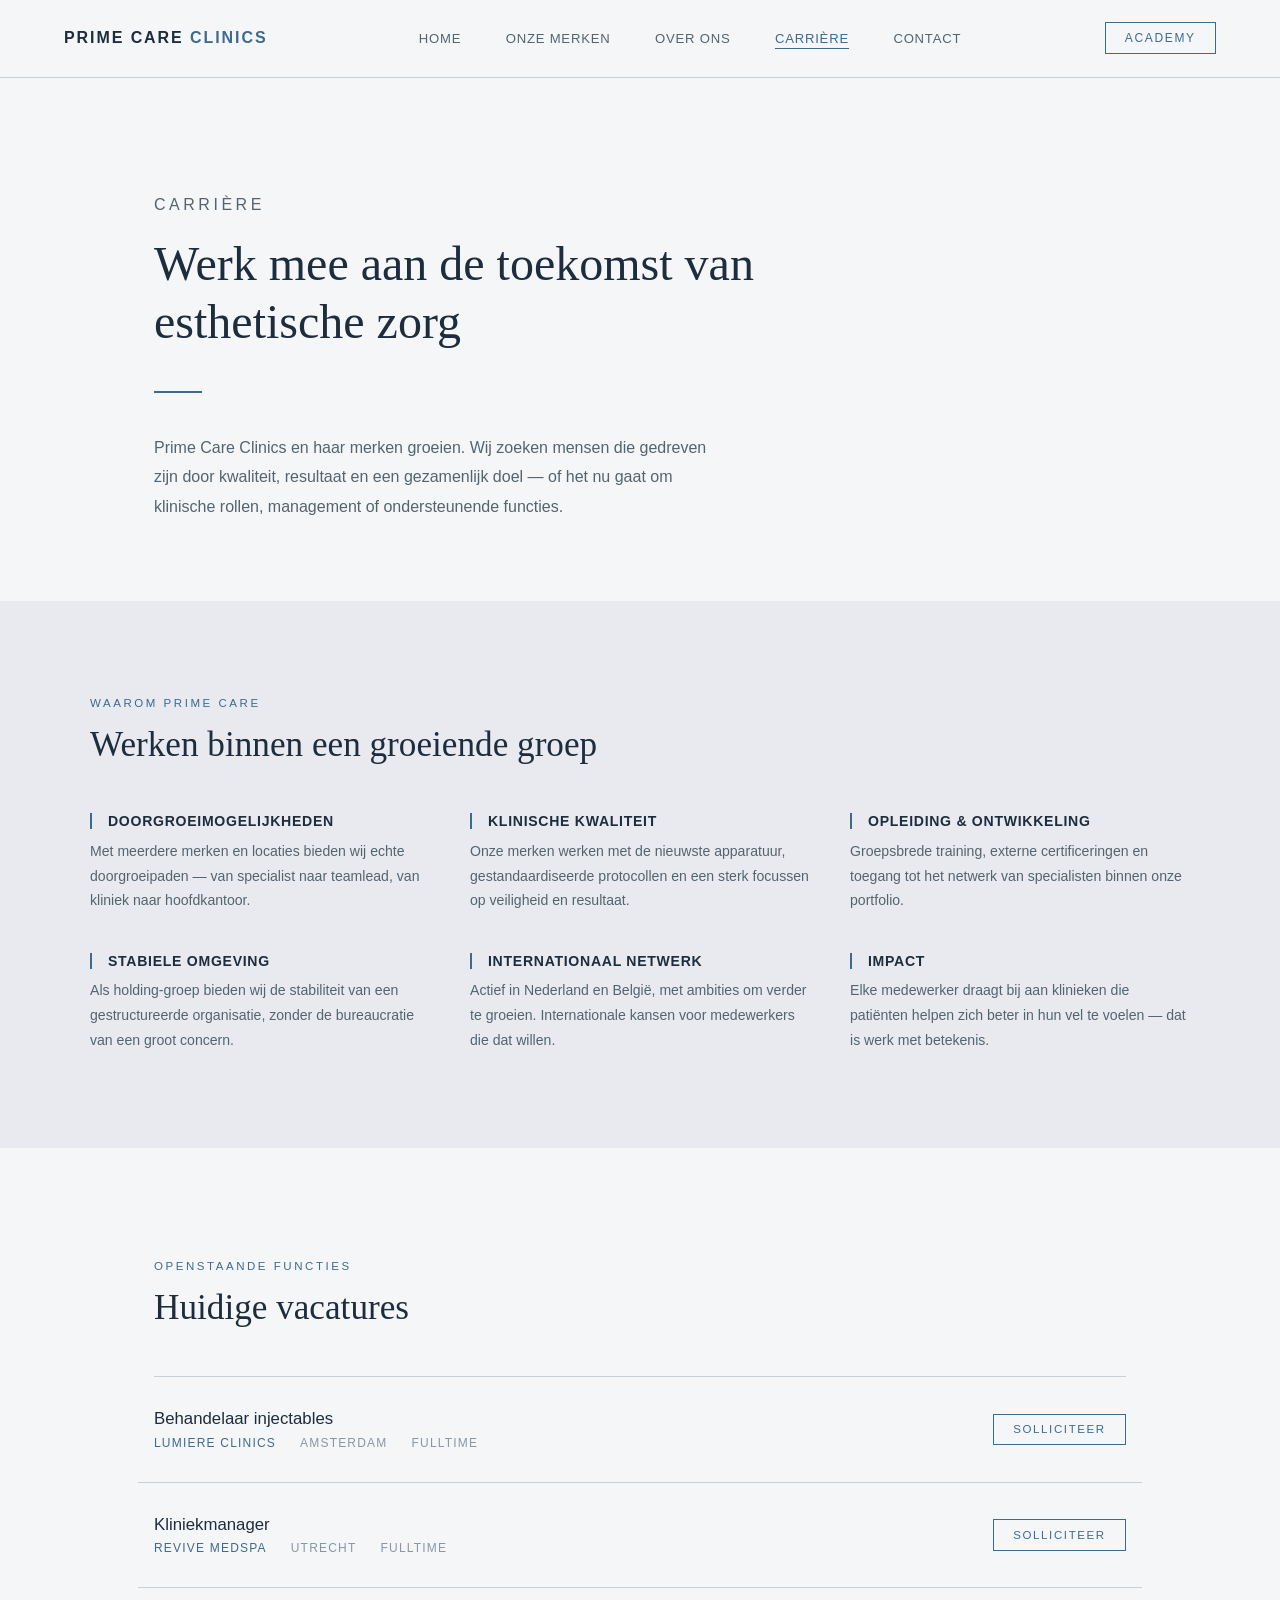
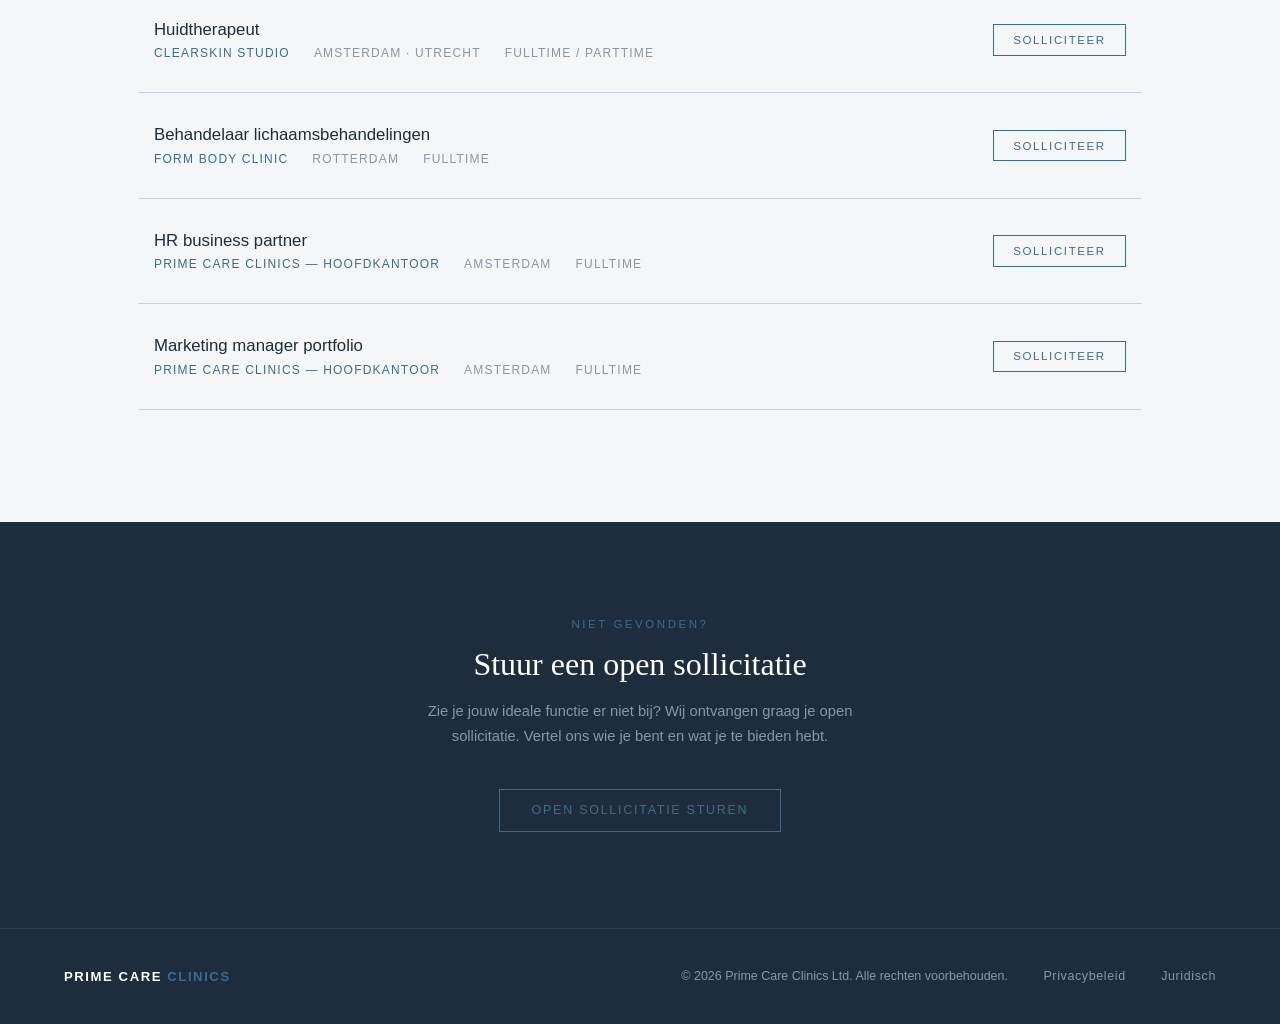
==== carriere.html @ 6ae85731 "feat: add Academy button to navigation on all pages Outlined button in house style (gold border/text" ====
<!DOCTYPE html>
<html lang="nl">
<head>
  <meta charset="UTF-8" />
  <meta name="viewport" content="width=device-width, initial-scale=1.0" />
  <title>Carrière — Prime Care Clinics</title>
  <link rel="stylesheet" href="prime.css" />
  <style>
    /* Page-specific */
    .why {
      background-color: var(--clr-bg-warm);
      padding: 6rem clamp(1.5rem, 5vw, 5rem);
    }

    .why-inner {
      max-width: 1100px;
      margin: 0 auto;
    }

    .why-inner h2 {
      font-size: 2.2rem;
      font-family: 'Georgia', serif;
      font-weight: 400;
      color: var(--clr-text);
      margin-bottom: 3rem;
    }

    .why-grid {
      display: grid;
      grid-template-columns: repeat(3, 1fr);
      gap: 2.5rem;
    }

    .why-item h4 {
      font-size: 0.88rem;
      font-weight: 600;
      letter-spacing: 0.05em;
      text-transform: uppercase;
      color: var(--clr-text);
      margin-bottom: 0.6rem;
      border-left: 2px solid var(--clr-gold);
      padding-left: 1rem;
    }

    .why-item p {
      font-size: 0.88rem;
      color: var(--clr-muted);
      line-height: 1.75;
    }

    .vacatures {
      padding: 7rem clamp(1.5rem, 5vw, 5rem);
      max-width: 1100px;
      margin: 0 auto;
    }

    .vacatures h2 {
      font-size: 2.2rem;
      font-family: 'Georgia', serif;
      font-weight: 400;
      color: var(--clr-text);
      margin-bottom: 3rem;
    }

    .vacature-list {
      border-top: 1px solid var(--clr-border);
    }

    .vacature-info h3 {
      font-size: 1.05rem;
      font-weight: 500;
      color: var(--clr-text);
      margin-bottom: 0.4rem;
    }

    .vacature-meta {
      display: flex;
      gap: 1.5rem;
      flex-wrap: wrap;
    }

    .vacature-meta span {
      font-size: 0.75rem;
      letter-spacing: 0.1em;
      text-transform: uppercase;
      color: var(--clr-faint);
    }

    .vacature-meta .brand {
      color: var(--clr-gold);
    }

    .open-sollicitatie {
      background-color: var(--clr-dark);
      padding: 6rem clamp(1.5rem, 5vw, 5rem);
      text-align: center;
    }

    .open-sollicitatie h2 {
      font-size: 2rem;
      font-family: 'Georgia', serif;
      font-weight: 400;
      color: #fff;
      margin-bottom: 1rem;
    }

    .open-sollicitatie p.sub {
      font-size: 0.92rem;
      color: var(--clr-faint);
      max-width: 480px;
      margin: 0 auto 2.5rem;
      line-height: 1.7;
    }

    @media (max-width: 768px) {
      .why { padding: 4rem 1.5rem; }
      .why-grid { grid-template-columns: 1fr; gap: 2rem; }
      .vacatures { padding: 4rem 1.5rem; }
      .open-sollicitatie { padding: 4rem 1.5rem; }
    }
  </style>
</head>
<body>

  <nav>
    <a href="index.html" class="logo">Prime Care <span>Clinics</span></a>
    <div class="nav-links">
      <a href="index.html">Home</a>
      <a href="merken.html">Onze merken</a>
      <a href="over-ons.html">Over ons</a>
      <a href="carriere.html" class="active">Carrière</a>
      <a href="contact.html">Contact</a>
    </div>
    <a href="#" class="nav-academy" target="_blank" rel="noopener">Academy</a>
  </nav>

  <div class="page-header">
    <p class="section-label reveal">Carrière</p>
    <h1 class="reveal-clip reveal-delay-1">Werk mee aan de toekomst van esthetische zorg</h1>
    <div class="hero-divider"></div>
    <p class="reveal reveal-delay-2">Prime Care Clinics en haar merken groeien. Wij zoeken mensen die gedreven zijn door kwaliteit, resultaat en een gezamenlijk doel — of het nu gaat om klinische rollen, management of ondersteunende functies.</p>
  </div>

  <section class="why">
    <div class="why-inner">
      <p class="section-label reveal">Waarom Prime Care</p>
      <h2 class="reveal reveal-delay-1">Werken binnen een groeiende groep</h2>
      <div class="why-grid">
        <div class="why-item reveal">
          <h4>Doorgroeimogelijkheden</h4>
          <p>Met meerdere merken en locaties bieden wij echte doorgroeipaden — van specialist naar teamlead, van kliniek naar hoofdkantoor.</p>
        </div>
        <div class="why-item reveal reveal-delay-1">
          <h4>Klinische kwaliteit</h4>
          <p>Onze merken werken met de nieuwste apparatuur, gestandaardiseerde protocollen en een sterk focussen op veiligheid en resultaat.</p>
        </div>
        <div class="why-item reveal reveal-delay-2">
          <h4>Opleiding &amp; Ontwikkeling</h4>
          <p>Groepsbrede training, externe certificeringen en toegang tot het netwerk van specialisten binnen onze portfolio.</p>
        </div>
        <div class="why-item reveal reveal-delay-3">
          <h4>Stabiele omgeving</h4>
          <p>Als holding-groep bieden wij de stabiliteit van een gestructureerde organisatie, zonder de bureaucratie van een groot concern.</p>
        </div>
        <div class="why-item reveal reveal-delay-4">
          <h4>Internationaal netwerk</h4>
          <p>Actief in Nederland en België, met ambities om verder te groeien. Internationale kansen voor medewerkers die dat willen.</p>
        </div>
        <div class="why-item reveal reveal-delay-5">
          <h4>Impact</h4>
          <p>Elke medewerker draagt bij aan klinieken die patiënten helpen zich beter in hun vel te voelen — dat is werk met betekenis.</p>
        </div>
      </div>
    </div>
  </section>

  <section class="vacatures">
    <p class="section-label reveal">Openstaande functies</p>
    <h2 class="reveal reveal-delay-1">Huidige vacatures</h2>
    <div class="vacature-list">

      <div class="vacature-item reveal">
        <div class="vacature-info">
          <h3>Behandelaar injectables</h3>
          <div class="vacature-meta">
            <span class="brand">Lumiere Clinics</span>
            <span>Amsterdam</span>
            <span>Fulltime</span>
          </div>
        </div>
        <a href="contact.html" class="vacature-apply">Solliciteer</a>
      </div>

      <div class="vacature-item reveal reveal-delay-1">
        <div class="vacature-info">
          <h3>Kliniekmanager</h3>
          <div class="vacature-meta">
            <span class="brand">Revive MedSpa</span>
            <span>Utrecht</span>
            <span>Fulltime</span>
          </div>
        </div>
        <a href="contact.html" class="vacature-apply">Solliciteer</a>
      </div>

      <div class="vacature-item reveal reveal-delay-2">
        <div class="vacature-info">
          <h3>Huidtherapeut</h3>
          <div class="vacature-meta">
            <span class="brand">ClearSkin Studio</span>
            <span>Amsterdam · Utrecht</span>
            <span>Fulltime / Parttime</span>
          </div>
        </div>
        <a href="contact.html" class="vacature-apply">Solliciteer</a>
      </div>

      <div class="vacature-item reveal reveal-delay-3">
        <div class="vacature-info">
          <h3>Behandelaar lichaamsbehandelingen</h3>
          <div class="vacature-meta">
            <span class="brand">Form Body Clinic</span>
            <span>Rotterdam</span>
            <span>Fulltime</span>
          </div>
        </div>
        <a href="contact.html" class="vacature-apply">Solliciteer</a>
      </div>

      <div class="vacature-item reveal reveal-delay-4">
        <div class="vacature-info">
          <h3>HR business partner</h3>
          <div class="vacature-meta">
            <span class="brand">Prime Care Clinics — Hoofdkantoor</span>
            <span>Amsterdam</span>
            <span>Fulltime</span>
          </div>
        </div>
        <a href="contact.html" class="vacature-apply">Solliciteer</a>
      </div>

      <div class="vacature-item reveal reveal-delay-5">
        <div class="vacature-info">
          <h3>Marketing manager portfolio</h3>
          <div class="vacature-meta">
            <span class="brand">Prime Care Clinics — Hoofdkantoor</span>
            <span>Amsterdam</span>
            <span>Fulltime</span>
          </div>
        </div>
        <a href="contact.html" class="vacature-apply">Solliciteer</a>
      </div>

    </div>
  </section>

  <div class="open-sollicitatie reveal">
    <p class="section-label">Niet gevonden?</p>
    <h2>Stuur een open sollicitatie</h2>
    <p class="sub">Zie je jouw ideale functie er niet bij? Wij ontvangen graag je open sollicitatie. Vertel ons wie je bent en wat je te bieden hebt.</p>
    <a href="contact.html">Open sollicitatie sturen</a>
  </div>

  <footer>
    <div class="footer-logo">Prime Care <span>Clinics</span></div>
    <div class="footer-links">
      <span>&copy; 2026 Prime Care Clinics Ltd. Alle rechten voorbehouden.</span>
      <a href="#">Privacybeleid</a>
      <a href="#">Juridisch</a>
    </div>
  </footer>

  <script src="prime.js"></script>
</body>
</html>
---- prime.css ----
/* ============================================================
   Prime Care Clinics — Shared Stylesheet
   prime.css
   ============================================================ */

/* ------------------------------------------------------------
   1. Design Tokens
   ------------------------------------------------------------ */
:root {
  --clr-bg:          #f5f6f8;
  --clr-bg-warm:     #e8eaef;
  --clr-bg-warm-alt: #edeef3;
  --clr-dark:        #1e2d3d;
  --clr-text:        #1e2d3d;
  --clr-muted:       #54646f;
  --clr-faint:       #8a96a4;
  --clr-gold:        #3d6b8f;
  --clr-border:      #c8d0d9;
  --clr-border-warm: #bac3cd;

  --ease-out:    cubic-bezier(0.22, 1, 0.36, 1);
  --ease-in-out: cubic-bezier(0.65, 0, 0.35, 1);

  --dur-fast:  180ms;
  --dur-base:  300ms;
  --dur-slow:  560ms;
  --dur-crawl: 900ms;
}

/* ------------------------------------------------------------
   2. Reset + Base
   ------------------------------------------------------------ */
* {
  margin: 0;
  padding: 0;
  box-sizing: border-box;
}

html {
  scroll-behavior: smooth;
}

body {
  font-family: -apple-system, BlinkMacSystemFont, 'Segoe UI', Helvetica, Arial, sans-serif;
  color: var(--clr-text);
  background-color: var(--clr-bg);
  animation: page-fade-in var(--dur-slow) var(--ease-out) both;
}


@keyframes page-fade-in {
  from { opacity: 0; }
  to   { opacity: 1; }
}

/* ------------------------------------------------------------
   3. Navigation
   ------------------------------------------------------------ */
nav {
  display: flex;
  justify-content: space-between;
  align-items: center;
  padding: 1.4rem clamp(1.5rem, 5vw, 5rem);
  background-color: var(--clr-bg);
  border-bottom: 1px solid var(--clr-border);
  position: sticky;
  top: 0;
  z-index: 100;
  transition: box-shadow var(--dur-base) var(--ease-out),
              background-color var(--dur-base) var(--ease-out);
}

nav.scrolled {
  box-shadow: 0 1px 24px rgba(30, 45, 61, 0.08);
  backdrop-filter: blur(12px);
  -webkit-backdrop-filter: blur(12px);
  background-color: rgba(255, 255, 255, 0.88);
}

.logo {
  font-size: 1rem;
  font-weight: 600;
  letter-spacing: 0.12em;
  text-transform: uppercase;
  color: var(--clr-text);
  text-decoration: none;
}

.logo span {
  color: var(--clr-gold);
}

.nav-links a {
  position: relative;
  text-decoration: none;
  color: var(--clr-muted);
  margin-left: 2.5rem;
  font-size: 0.82rem;
  letter-spacing: 0.06em;
  text-transform: uppercase;
  transition: color var(--dur-fast) var(--ease-out);
}

.nav-links a::after {
  content: '';
  position: absolute;
  bottom: -3px;
  left: 0;
  width: 0;
  height: 1px;
  background-color: var(--clr-gold);
  transition: width var(--dur-base) var(--ease-out);
}

.nav-links a:hover {
  color: var(--clr-text);
}

.nav-links a:hover::after,
.nav-links a.active::after {
  width: 100%;
}

.nav-links a.active {
  color: var(--clr-gold);
}

.nav-academy {
  display: inline-block;
  margin-left: 2rem;
  font-size: 0.75rem;
  letter-spacing: 0.14em;
  text-transform: uppercase;
  color: var(--clr-gold);
  border: 1px solid var(--clr-gold);
  padding: 0.5rem 1.2rem;
  text-decoration: none;
  transition: background-color var(--dur-base) var(--ease-out),
              color var(--dur-base) var(--ease-out);
}

.nav-academy:hover {
  background-color: var(--clr-gold);
  color: #fff;
}

/* ------------------------------------------------------------
   4. Shared Section Components
   ------------------------------------------------------------ */
.section-label {
  display: block;
  font-size: 0.72rem;
  letter-spacing: 0.22em;
  text-transform: uppercase;
  color: var(--clr-gold);
  margin-bottom: 1rem;
}

.hero-divider {
  width: 0;
  height: 2px;
  background-color: var(--clr-gold);
  margin: 2.5rem 0;
  animation: divider-grow var(--dur-crawl) var(--ease-out) 400ms forwards;
}

@keyframes divider-grow {
  to { width: 48px; }
}

.brand-tag {
  display: inline-block;
  font-size: 0.7rem;
  letter-spacing: 0.12em;
  text-transform: uppercase;
  color: var(--clr-gold);
  border: 1px solid var(--clr-gold);
  padding: 0.35rem 0.9rem;
  margin-top: 0.5rem;
}

/* Page header shared */
.page-header {
  padding: 7rem clamp(1.5rem, 5vw, 5rem) 5rem;
  max-width: 1100px;
  margin: 0 auto;
}

.page-header h1 {
  font-size: 3rem;
  font-family: 'Georgia', serif;
  font-weight: 400;
  line-height: 1.2;
  max-width: 660px;
  color: var(--clr-text);
}

.page-header p {
  font-size: 1rem;
  color: var(--clr-muted);
  max-width: 560px;
  line-height: 1.85;
}

/* Stats bar */
.stats-bar {
  background-color: var(--clr-dark);
  padding: 3.5rem clamp(1.5rem, 5vw, 5rem);
  display: flex;
  justify-content: center;
  gap: 6rem;
  flex-wrap: wrap;
}

.stat {
  text-align: center;
}

.stat h3 {
  font-size: 2.4rem;
  font-weight: 300;
  color: #fff;
  letter-spacing: -0.03em;
  font-variant-numeric: tabular-nums;
}

.stat h3 span {
  color: var(--clr-gold);
}

.stat p {
  font-size: 0.72rem;
  color: #8a96a4;
  letter-spacing: 0.15em;
  text-transform: uppercase;
  margin-top: 0.4rem;
}

/* CTA dark band */
.cta-band {
  background-color: var(--clr-dark);
  padding: 5rem clamp(1.5rem, 5vw, 5rem);
  text-align: center;
}

.cta-band h2 {
  font-size: 2rem;
  font-family: 'Georgia', serif;
  font-weight: 400;
  color: #fff;
  margin-bottom: 1rem;
}

.cta-band p.sub {
  font-size: 0.92rem;
  color: var(--clr-faint);
  margin-bottom: 2.5rem;
}

.cta-band a,
.open-sollicitatie a {
  display: inline-block;
  font-size: 0.78rem;
  letter-spacing: 0.14em;
  text-transform: uppercase;
  color: var(--clr-gold);
  border: 1px solid var(--clr-gold);
  padding: 0.85rem 2rem;
  text-decoration: none;
  transition: background-color var(--dur-base) var(--ease-out),
              color var(--dur-base) var(--ease-out);
}

.cta-band a:hover,
.open-sollicitatie a:hover {
  background-color: var(--clr-gold);
  color: #fff;
}

/* ------------------------------------------------------------
   5. Cards — Hover Lift + Bottom Sweep
   ------------------------------------------------------------ */
.brand-card,
.team-card,
.pillar-card {
  position: relative;
  overflow: hidden;
  transition: transform var(--dur-base) var(--ease-out),
              box-shadow var(--dur-base) var(--ease-out);
}

.brand-card::after,
.team-card::after,
.pillar-card::after {
  content: '';
  position: absolute;
  bottom: 0;
  left: 0;
  width: 0;
  height: 2px;
  background: var(--clr-gold);
  transition: width 0.45s var(--ease-out);
}

.brand-card:hover::after,
.team-card:hover::after,
.pillar-card:hover::after {
  width: 100%;
}

.brand-card:hover,
.team-card:hover,
.pillar-card:hover {
  transform: translateY(-3px);
  box-shadow: 0 8px 32px rgba(30, 45, 61, 0.10);
  z-index: 1;
}

/* Brand grid — use cell borders instead of gap trick */
.brand-grid {
  display: grid;
  grid-template-columns: repeat(3, 1fr);
  background-color: transparent;
}

.brand-card {
  background: var(--clr-bg);
  padding: 3rem 2.5rem;
  border: 1px solid var(--clr-border);
}

.brand-card-number {
  font-size: 0.72rem;
  letter-spacing: 0.15em;
  color: var(--clr-faint);
  margin-bottom: 1.5rem;
}

.brand-card h3 {
  font-size: 1.2rem;
  font-weight: 500;
  margin-bottom: 0.75rem;
  color: var(--clr-text);
}

.brand-card p {
  font-size: 0.88rem;
  color: var(--clr-muted);
  line-height: 1.7;
}

/* Pillar cards */
.pillars-grid {
  display: grid;
  grid-template-columns: repeat(2, 1fr);
  background-color: transparent;
}

.pillar-card {
  background-color: var(--clr-bg-warm-alt);
  padding: 3rem 2.5rem;
  border: 1px solid var(--clr-border-warm);
}

.pillar-card h4 {
  font-size: 0.88rem;
  font-weight: 600;
  letter-spacing: 0.05em;
  text-transform: uppercase;
  color: var(--clr-text);
  margin-bottom: 0.75rem;
  border-left: 2px solid var(--clr-gold);
  padding-left: 1rem;
}

.pillar-card p {
  font-size: 0.88rem;
  color: var(--clr-muted);
  line-height: 1.75;
}

/* Team grid */
.team-grid {
  display: grid;
  grid-template-columns: repeat(3, 1fr);
  background-color: transparent;
}

.team-card {
  background-color: var(--clr-bg);
  padding: 2.5rem;
  border: 1px solid var(--clr-border);
}

.team-card h3 {
  font-size: 1.05rem;
  font-weight: 500;
  color: var(--clr-text);
  margin-bottom: 0.3rem;
}

.team-card .role {
  font-size: 0.75rem;
  letter-spacing: 0.1em;
  text-transform: uppercase;
  color: var(--clr-gold);
  margin-bottom: 1rem;
}

.team-card p {
  font-size: 0.85rem;
  color: var(--clr-muted);
  line-height: 1.7;
}

/* ------------------------------------------------------------
   6. Pillar (index.html left-border style)
   ------------------------------------------------------------ */
.pillar {
  border-left: 2px solid var(--clr-border);
  padding-left: 1.5rem;
  transition: border-color var(--dur-base) var(--ease-out);
}

.pillar:hover {
  border-left-color: var(--clr-gold);
}

.pillar h4 {
  font-size: 0.88rem;
  font-weight: 600;
  letter-spacing: 0.05em;
  text-transform: uppercase;
  margin-bottom: 0.4rem;
  color: var(--clr-text);
}

.pillar p {
  font-size: 0.88rem;
  color: var(--clr-muted);
  line-height: 1.6;
}

/* ------------------------------------------------------------
   7. Vacature list items
   ------------------------------------------------------------ */
.vacature-apply {
  font-size: 0.72rem;
  letter-spacing: 0.14em;
  text-transform: uppercase;
  color: var(--clr-gold);
  border: 1px solid var(--clr-gold);
  padding: 0.55rem 1.2rem;
  text-decoration: none;
  white-space: nowrap;
  transition: background-color var(--dur-base) var(--ease-out),
              color var(--dur-base) var(--ease-out);
}

.vacature-apply:hover {
  background-color: var(--clr-gold);
  color: #fff;
}

.vacature-item {
  display: flex;
  justify-content: space-between;
  align-items: center;
  padding: 2rem 1rem;
  margin: 0 -1rem;
  border-bottom: 1px solid var(--clr-border);
  gap: 2rem;
  flex-wrap: wrap;
  transition: background-color var(--dur-base) var(--ease-out);
}

.vacature-item:hover {
  background-color: rgba(232, 234, 239, 0.6);
}

/* ------------------------------------------------------------
   8. Footer
   ------------------------------------------------------------ */
footer {
  background-color: var(--clr-dark);
  border-top: 1px solid #2a3d52;
  padding: 2.5rem clamp(1.5rem, 5vw, 5rem);
  display: flex;
  justify-content: space-between;
  align-items: center;
  flex-wrap: wrap;
  gap: 1rem;
}

.footer-logo {
  font-size: 0.82rem;
  font-weight: 600;
  letter-spacing: 0.12em;
  text-transform: uppercase;
  color: #fff;
}

.footer-logo span {
  color: var(--clr-gold);
}

.footer-links {
  font-size: 0.78rem;
  color: var(--clr-faint);
}

.footer-links a {
  color: var(--clr-faint);
  text-decoration: none;
  margin-left: 2rem;
  letter-spacing: 0.05em;
  transition: color var(--dur-fast) var(--ease-out);
}

.footer-links a:hover {
  color: var(--clr-gold);
}

/* ------------------------------------------------------------
   9. Scroll Reveal
   ------------------------------------------------------------ */
.reveal {
  opacity: 0;
  transform: translateY(22px);
  transition: opacity var(--dur-slow) var(--ease-out),
              transform var(--dur-slow) var(--ease-out);
}

.reveal.is-visible {
  opacity: 1;
  transform: translateY(0);
}

/* Heading reveal — more dramatic lift than standard .reveal */
.reveal-clip {
  opacity: 0;
  transform: translateY(44px);
  transition: opacity 1s var(--ease-out),
              transform 1s var(--ease-out);
}

.reveal-clip.is-visible {
  opacity: 1;
  transform: translateY(0);
}

.reveal-delay-1  { transition-delay: 80ms; }
.reveal-delay-2  { transition-delay: 160ms; }
.reveal-delay-3  { transition-delay: 240ms; }
.reveal-delay-4  { transition-delay: 320ms; }
.reveal-delay-5  { transition-delay: 400ms; }
.reveal-delay-6  { transition-delay: 480ms; }

/* ------------------------------------------------------------
   9b. Marquee Strip
   ------------------------------------------------------------ */
.marquee-strip {
  overflow: hidden;
  padding: 1.1rem 0;
  background-color: var(--clr-dark);
  border-top: 1px solid #2a3d52;
  border-bottom: 1px solid #2a3d52;
}

.marquee-track {
  display: flex;
  white-space: nowrap;
  animation: marquee-scroll 36s linear infinite;
}

.marquee-track:hover {
  animation-play-state: paused;
}

.marquee-track span {
  font-size: 0.68rem;
  letter-spacing: 0.2em;
  text-transform: uppercase;
  color: #7a8c9e;
  padding: 0 2.2rem;
}

.marquee-sep {
  color: var(--clr-gold) !important;
  padding: 0 0.5rem !important;
  letter-spacing: 0 !important;
}

@keyframes marquee-scroll {
  from { transform: translateX(0); }
  to   { transform: translateX(-50%); }
}

/* ------------------------------------------------------------
   10. Responsive
   ------------------------------------------------------------ */
@media (max-width: 768px) {
  nav {
    padding: 1.2rem 1.5rem;
  }

  .nav-links {
    display: none;
  }

  .page-header h1 {
    font-size: 2.2rem;
  }

  .stats-bar {
    gap: 3rem;
  }

  .brand-grid {
    grid-template-columns: 1fr;
  }

  .pillars-grid {
    grid-template-columns: 1fr;
  }

  .team-grid {
    grid-template-columns: 1fr;
  }

  footer {
    flex-direction: column;
    text-align: center;
  }

  .footer-links a {
    margin: 0 0.75rem;
  }

  .vacature-item {
    flex-direction: column;
    align-items: flex-start;
  }
}
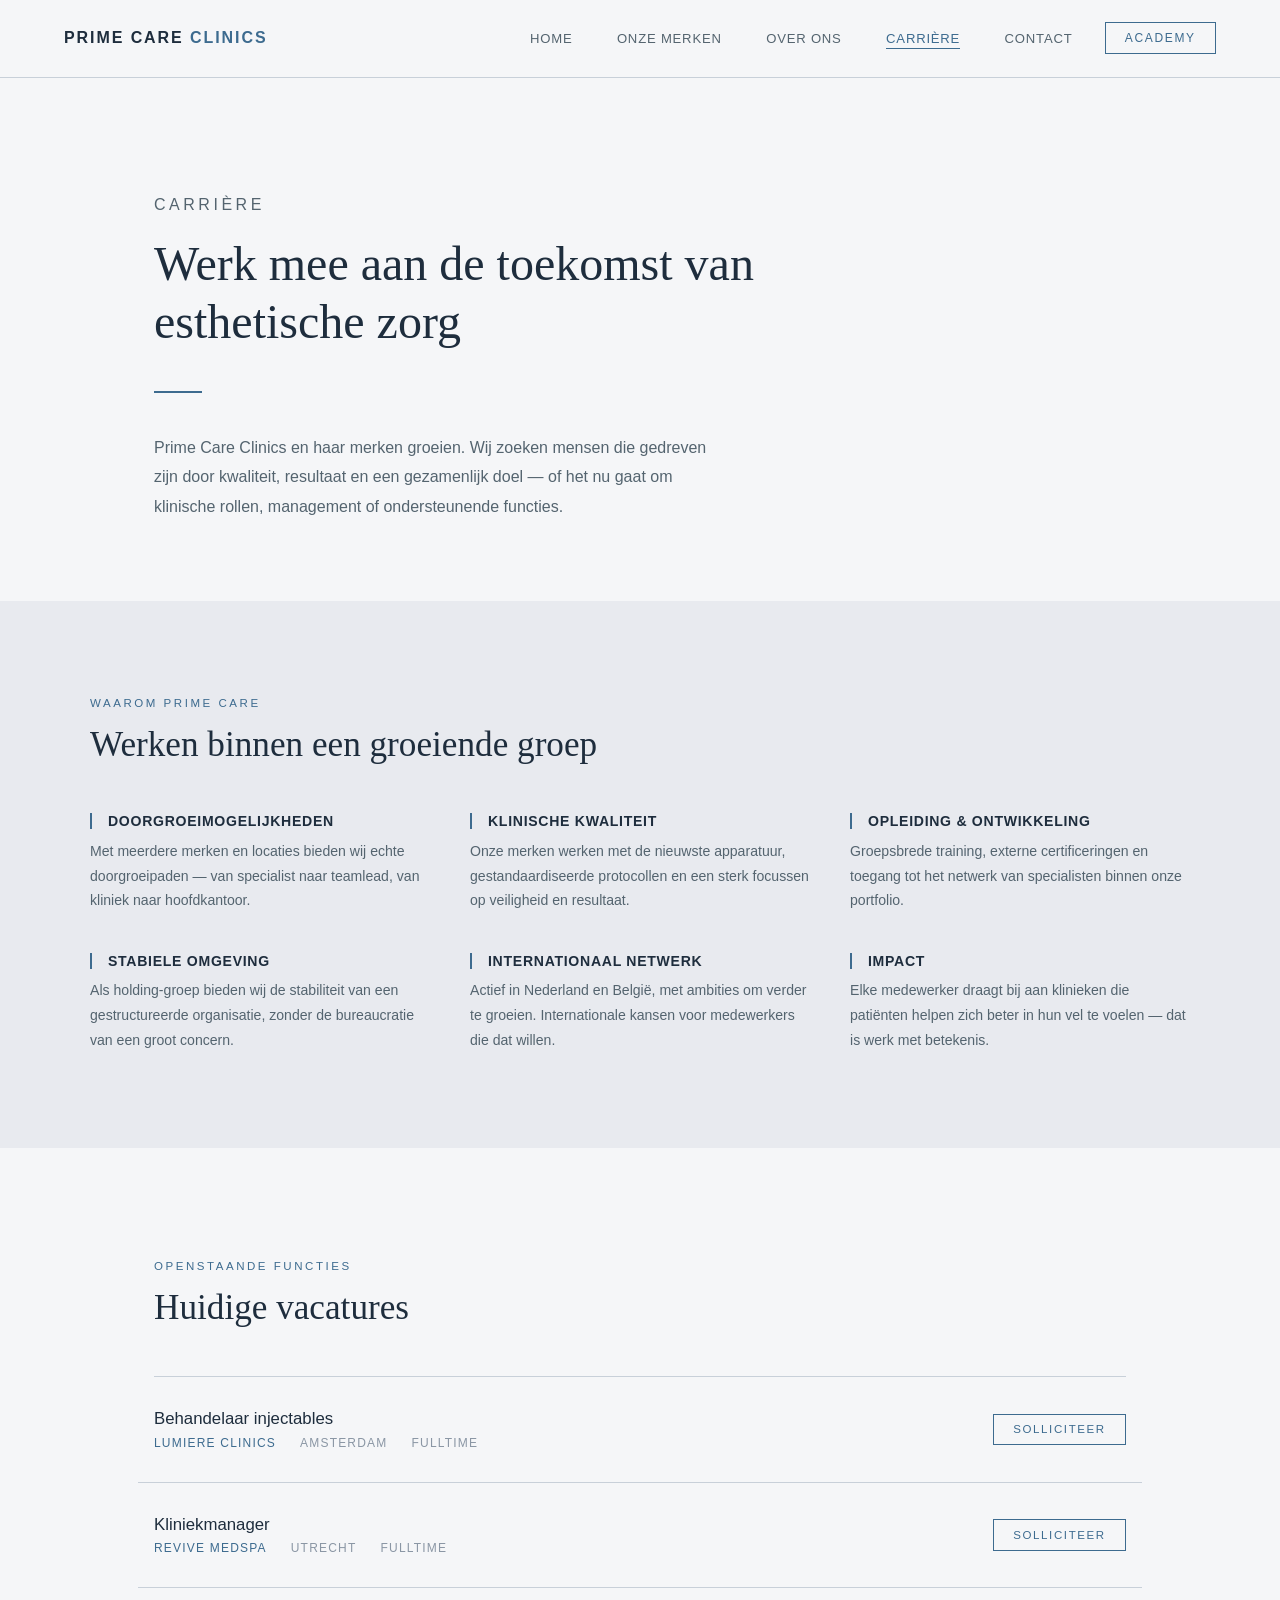
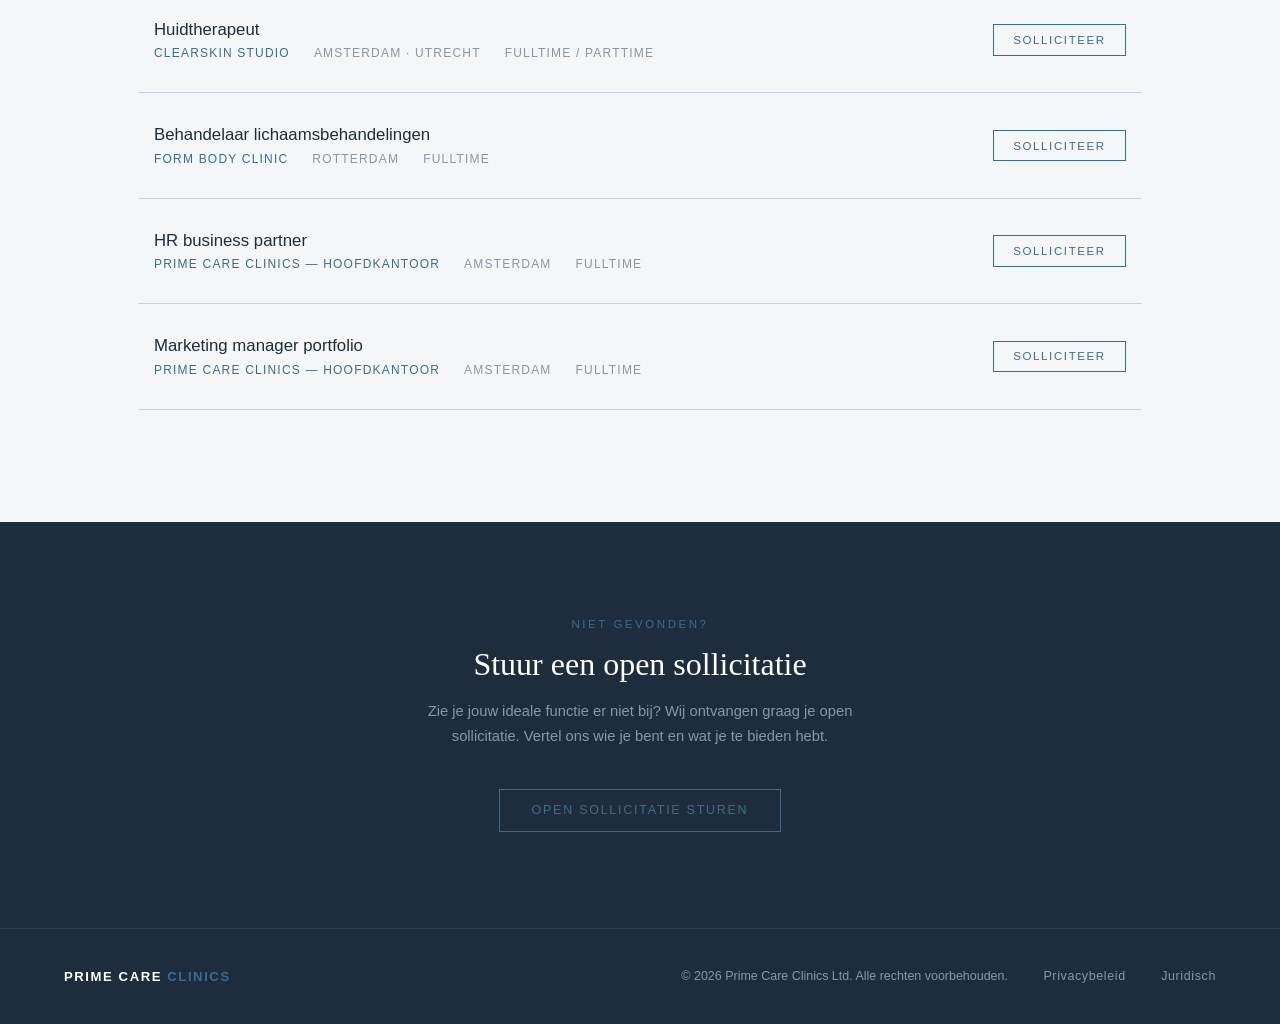
==== commit 67355812: "fix: make Academy button visible by wrapping nav-links in nav-right container The nav's space-betwee" ====
--- a/carriere.html
+++ b/carriere.html
@@ -124,14 +124,16 @@
 
   <nav>
     <a href="index.html" class="logo">Prime Care <span>Clinics</span></a>
-    <div class="nav-links">
-      <a href="index.html">Home</a>
-      <a href="merken.html">Onze merken</a>
-      <a href="over-ons.html">Over ons</a>
-      <a href="carriere.html" class="active">Carrière</a>
-      <a href="contact.html">Contact</a>
-    </div>
-    <a href="#" class="nav-academy" target="_blank" rel="noopener">Academy</a>
+    <div class="nav-right">
+      <div class="nav-links">
+        <a href="index.html">Home</a>
+        <a href="merken.html">Onze merken</a>
+        <a href="over-ons.html">Over ons</a>
+        <a href="carriere.html" class="active">Carrière</a>
+        <a href="contact.html">Contact</a>
+      </div>
+      <a href="#" class="nav-academy" target="_blank" rel="noopener">Academy</a>
+    </div>
   </nav>
 
   <div class="page-header">
--- a/prime.css
+++ b/prime.css
@@ -90,6 +90,12 @@
   color: var(--clr-gold);
 }
 
+.nav-right {
+  display: flex;
+  align-items: center;
+  gap: 2rem;
+}
+
 .nav-links a {
   position: relative;
   text-decoration: none;
@@ -127,7 +133,6 @@
 
 .nav-academy {
   display: inline-block;
-  margin-left: 2rem;
   font-size: 0.75rem;
   letter-spacing: 0.14em;
   text-transform: uppercase;
@@ -604,7 +609,8 @@
     padding: 1.2rem 1.5rem;
   }
 
-  .nav-links {
+  .nav-links,
+  .nav-right {
     display: none;
   }
 
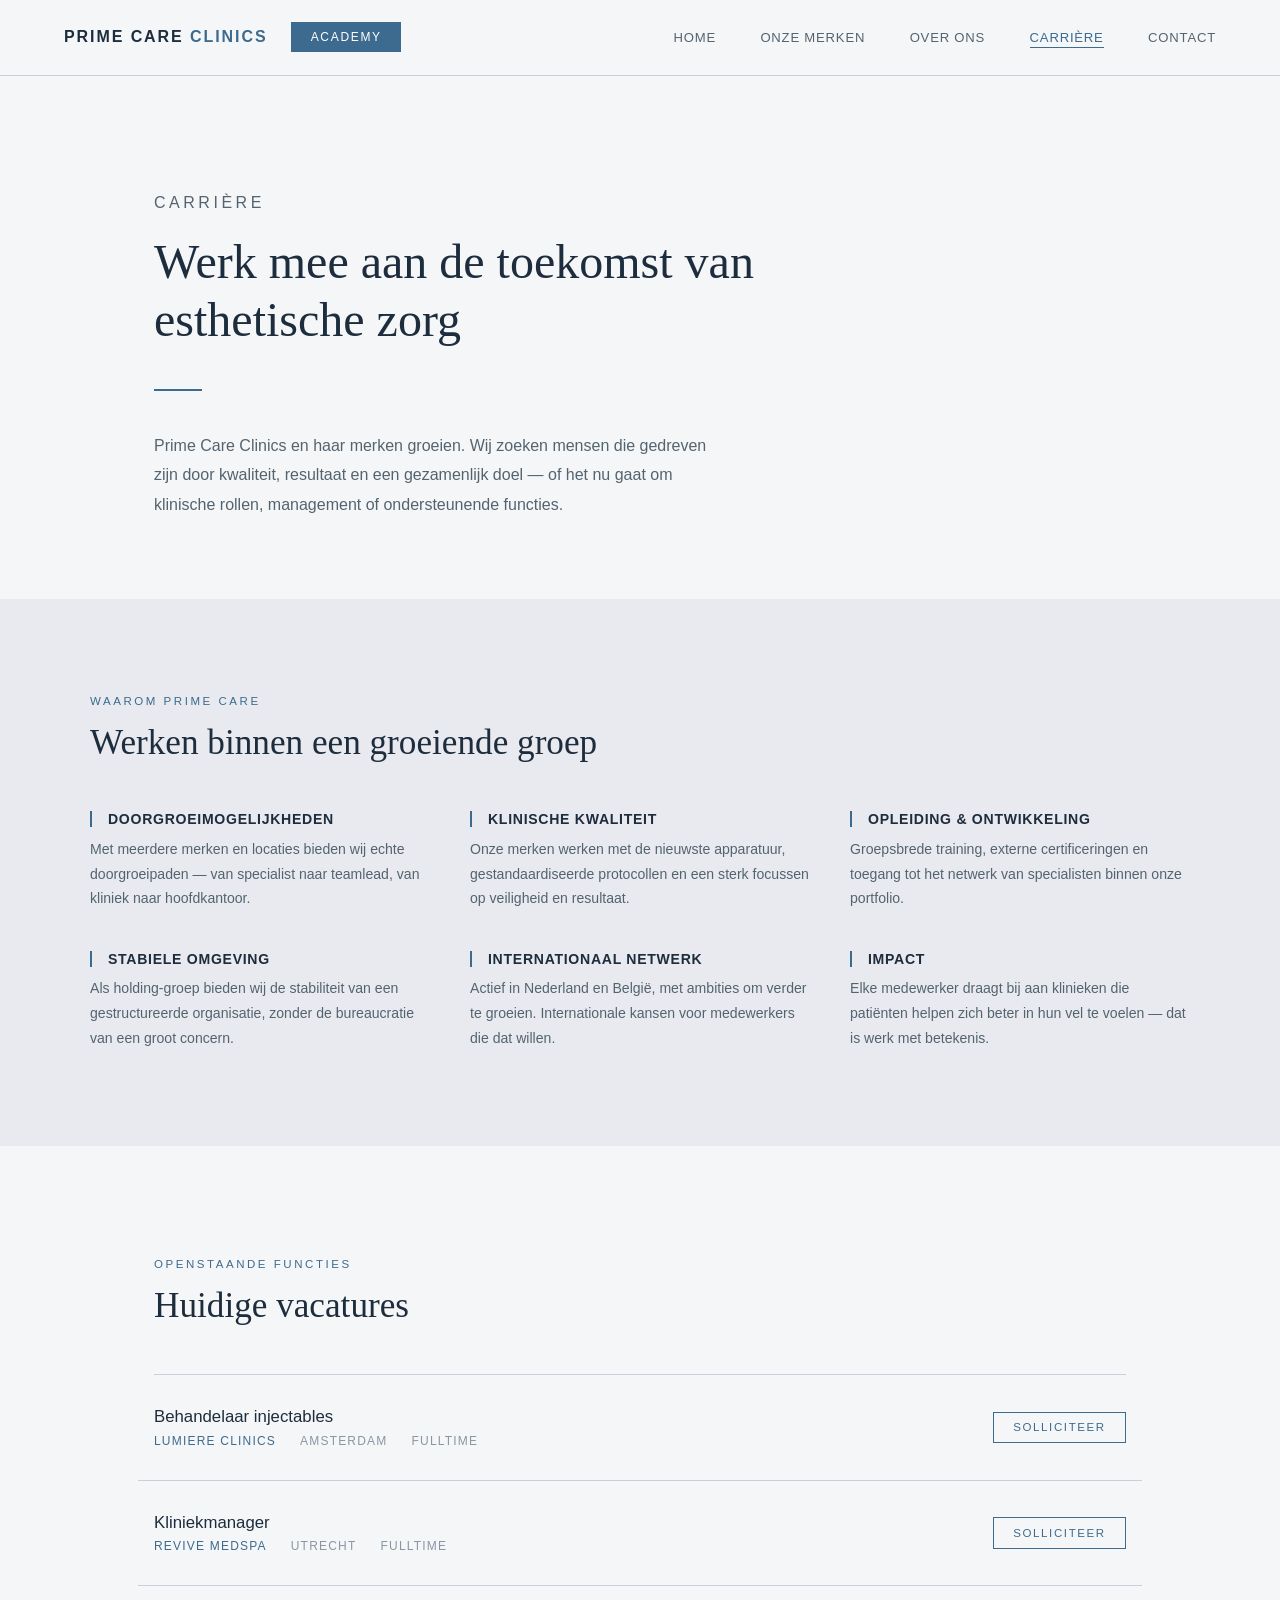
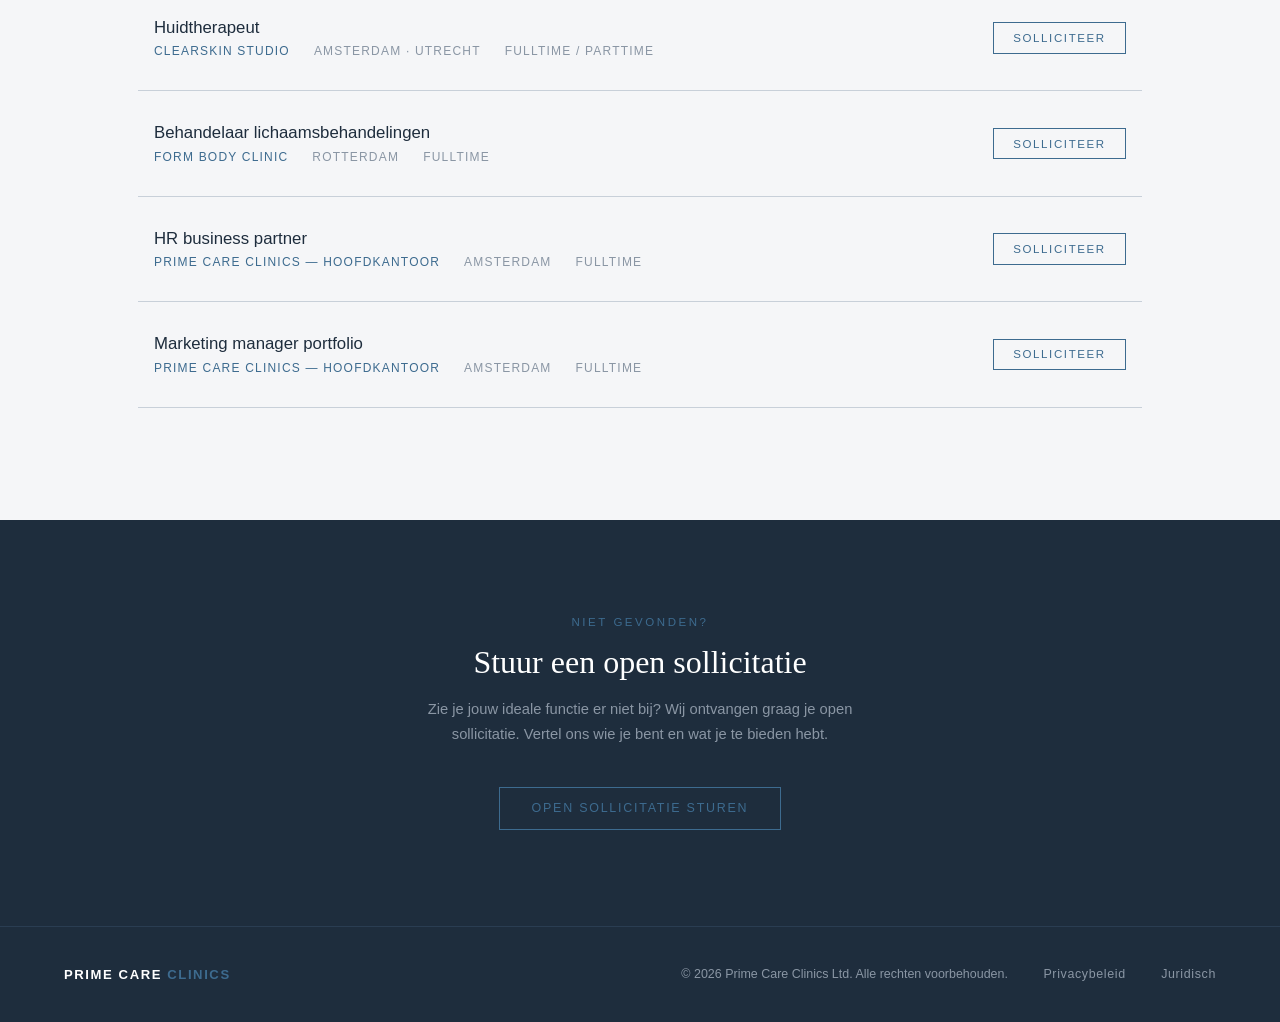
==== commit 862feda0: "fix: move Academy button next to logo, nav links stay far right Blue filled button grouped with logo" ====
--- a/carriere.html
+++ b/carriere.html
@@ -123,16 +123,16 @@
 <body>
 
   <nav>
-    <a href="index.html" class="logo">Prime Care <span>Clinics</span></a>
-    <div class="nav-right">
-      <div class="nav-links">
-        <a href="index.html">Home</a>
-        <a href="merken.html">Onze merken</a>
-        <a href="over-ons.html">Over ons</a>
-        <a href="carriere.html" class="active">Carrière</a>
-        <a href="contact.html">Contact</a>
-      </div>
+    <div class="nav-left">
+      <a href="index.html" class="logo">Prime Care <span>Clinics</span></a>
       <a href="#" class="nav-academy" target="_blank" rel="noopener">Academy</a>
+    </div>
+    <div class="nav-links">
+      <a href="index.html">Home</a>
+      <a href="merken.html">Onze merken</a>
+      <a href="over-ons.html">Over ons</a>
+      <a href="carriere.html" class="active">Carrière</a>
+      <a href="contact.html">Contact</a>
     </div>
   </nav>
 
--- a/prime.css
+++ b/prime.css
@@ -90,10 +90,10 @@
   color: var(--clr-gold);
 }
 
-.nav-right {
+.nav-left {
   display: flex;
   align-items: center;
-  gap: 2rem;
+  gap: 1.5rem;
 }
 
 .nav-links a {
@@ -136,17 +136,15 @@
   font-size: 0.75rem;
   letter-spacing: 0.14em;
   text-transform: uppercase;
-  color: var(--clr-gold);
-  border: 1px solid var(--clr-gold);
+  color: #fff;
+  background-color: var(--clr-gold);
   padding: 0.5rem 1.2rem;
   text-decoration: none;
-  transition: background-color var(--dur-base) var(--ease-out),
-              color var(--dur-base) var(--ease-out);
+  transition: background-color var(--dur-base) var(--ease-out);
 }
 
 .nav-academy:hover {
-  background-color: var(--clr-gold);
-  color: #fff;
+  background-color: var(--clr-dark);
 }
 
 /* ------------------------------------------------------------
@@ -609,8 +607,7 @@
     padding: 1.2rem 1.5rem;
   }
 
-  .nav-links,
-  .nav-right {
+  .nav-links {
     display: none;
   }
 
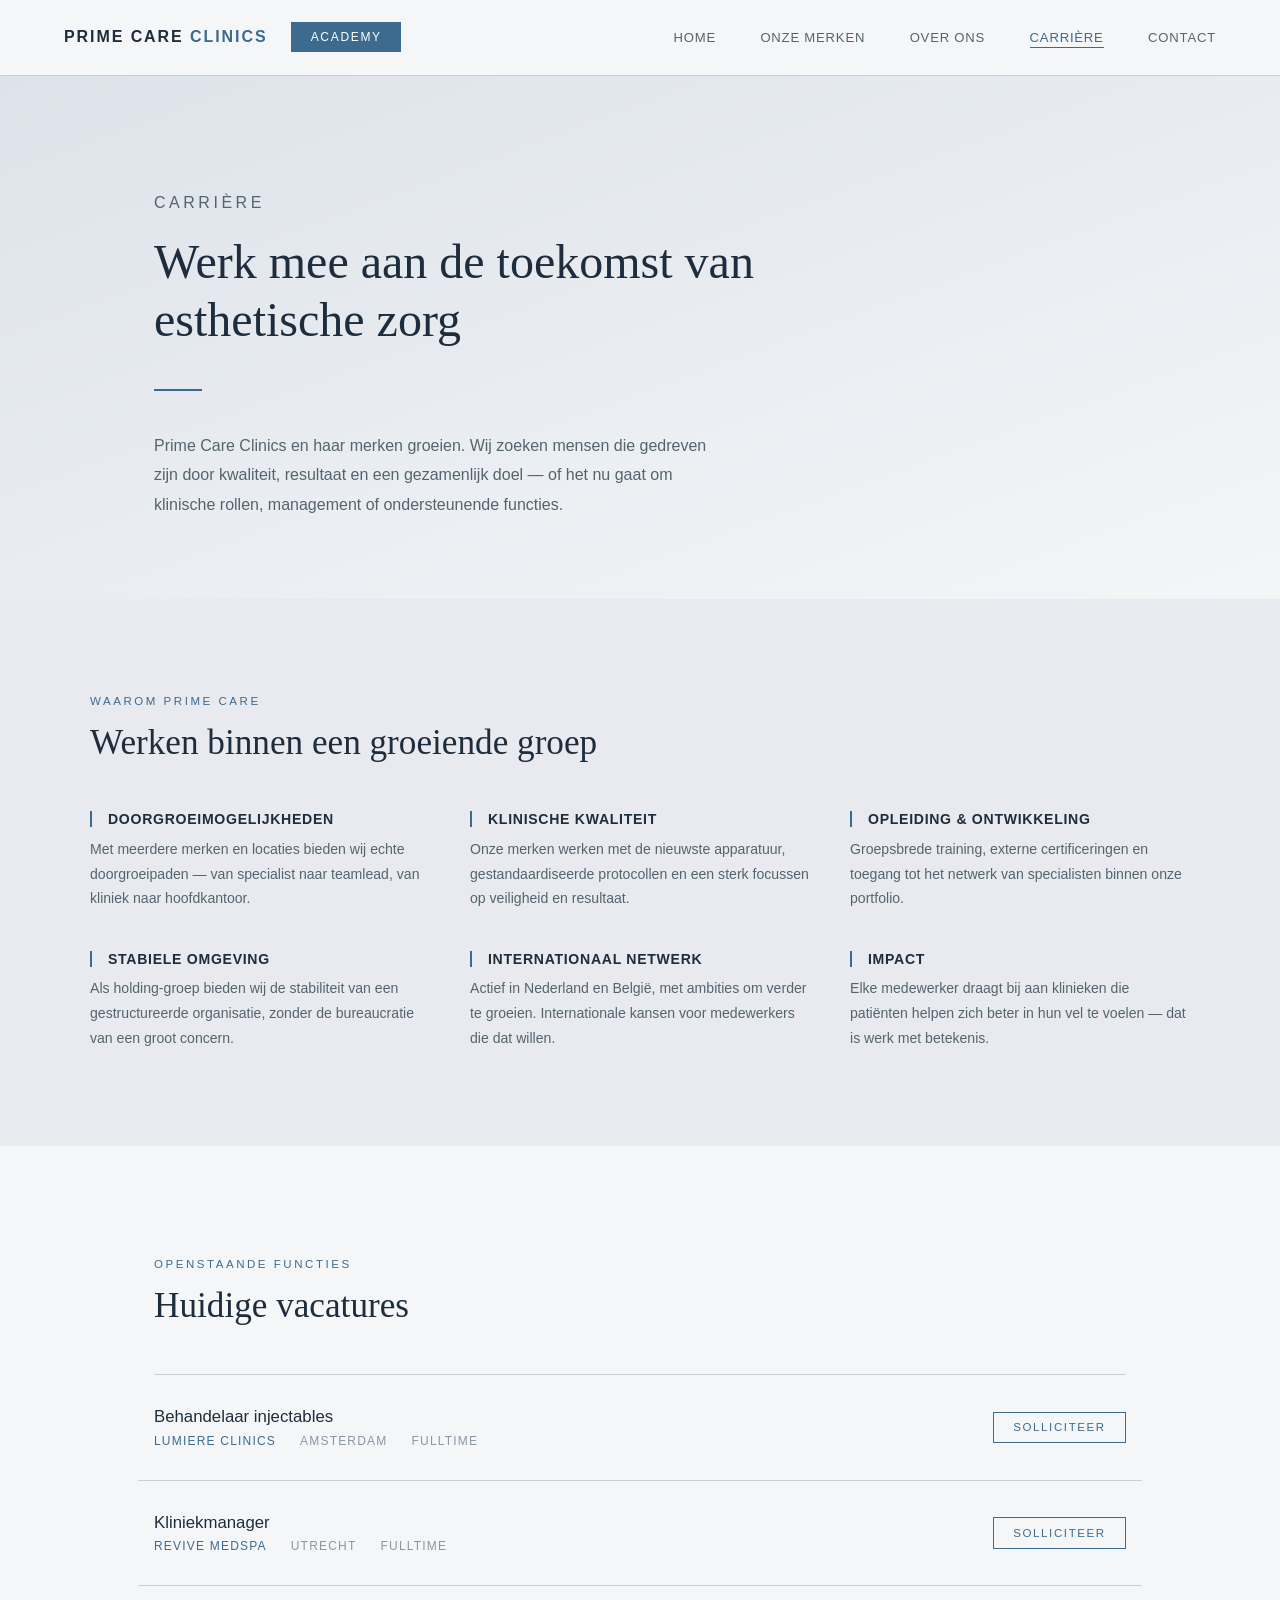
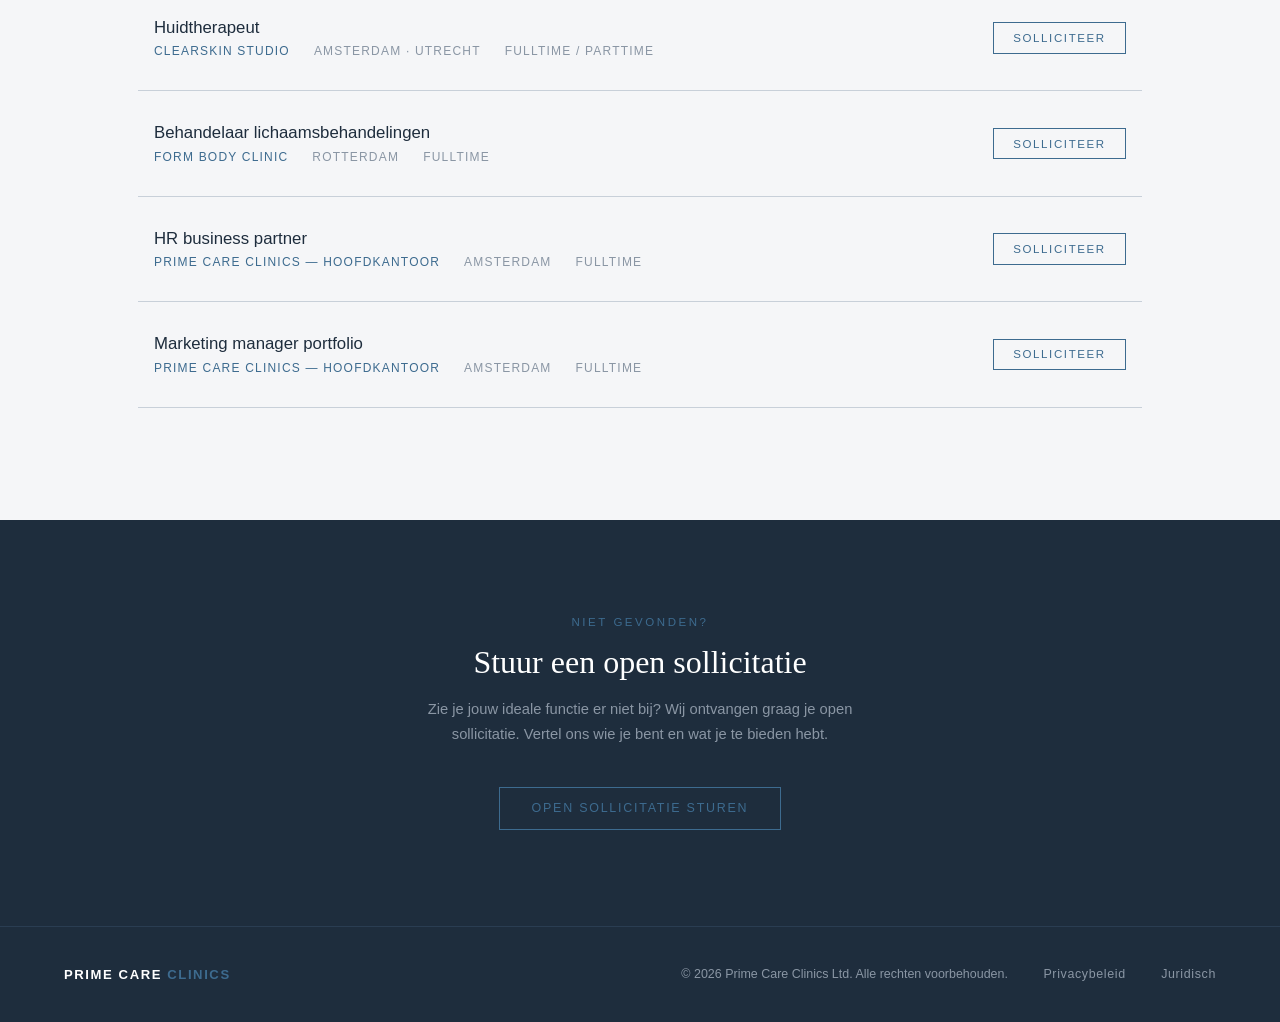
==== commit 0cd2e487: "feat: apply home page gradient banner to all inner pages Wrap .page-header in .page-hero on all inne" ====
--- a/carriere.html
+++ b/carriere.html
@@ -4,7 +4,7 @@
   <meta charset="UTF-8" />
   <meta name="viewport" content="width=device-width, initial-scale=1.0" />
   <title>Carrière — Prime Care Clinics</title>
-  <link rel="stylesheet" href="prime.css" />
+  <link rel="stylesheet" href="prime.css?v=2" />
   <style>
     /* Page-specific */
     .why {
@@ -136,11 +136,13 @@
     </div>
   </nav>
 
-  <div class="page-header">
-    <p class="section-label reveal">Carrière</p>
-    <h1 class="reveal-clip reveal-delay-1">Werk mee aan de toekomst van esthetische zorg</h1>
-    <div class="hero-divider"></div>
-    <p class="reveal reveal-delay-2">Prime Care Clinics en haar merken groeien. Wij zoeken mensen die gedreven zijn door kwaliteit, resultaat en een gezamenlijk doel — of het nu gaat om klinische rollen, management of ondersteunende functies.</p>
+  <div class="page-hero">
+    <div class="page-header">
+      <p class="section-label reveal">Carrière</p>
+      <h1 class="reveal-clip reveal-delay-1">Werk mee aan de toekomst van esthetische zorg</h1>
+      <div class="hero-divider"></div>
+      <p class="reveal reveal-delay-2">Prime Care Clinics en haar merken groeien. Wij zoeken mensen die gedreven zijn door kwaliteit, resultaat en een gezamenlijk doel — of het nu gaat om klinische rollen, management of ondersteunende functies.</p>
+    </div>
   </div>
 
   <section class="why">
--- a/prime.css
+++ b/prime.css
@@ -183,6 +183,12 @@
 }
 
 /* Page header shared */
+.page-hero {
+  background: linear-gradient(160deg, #dde3ea 0%, #f5f6f8 52%);
+  background-size: 200% 200%;
+  animation: hero-gradient-shift 12s ease-in-out infinite;
+}
+
 .page-header {
   padding: 7rem clamp(1.5rem, 5vw, 5rem) 5rem;
   max-width: 1100px;
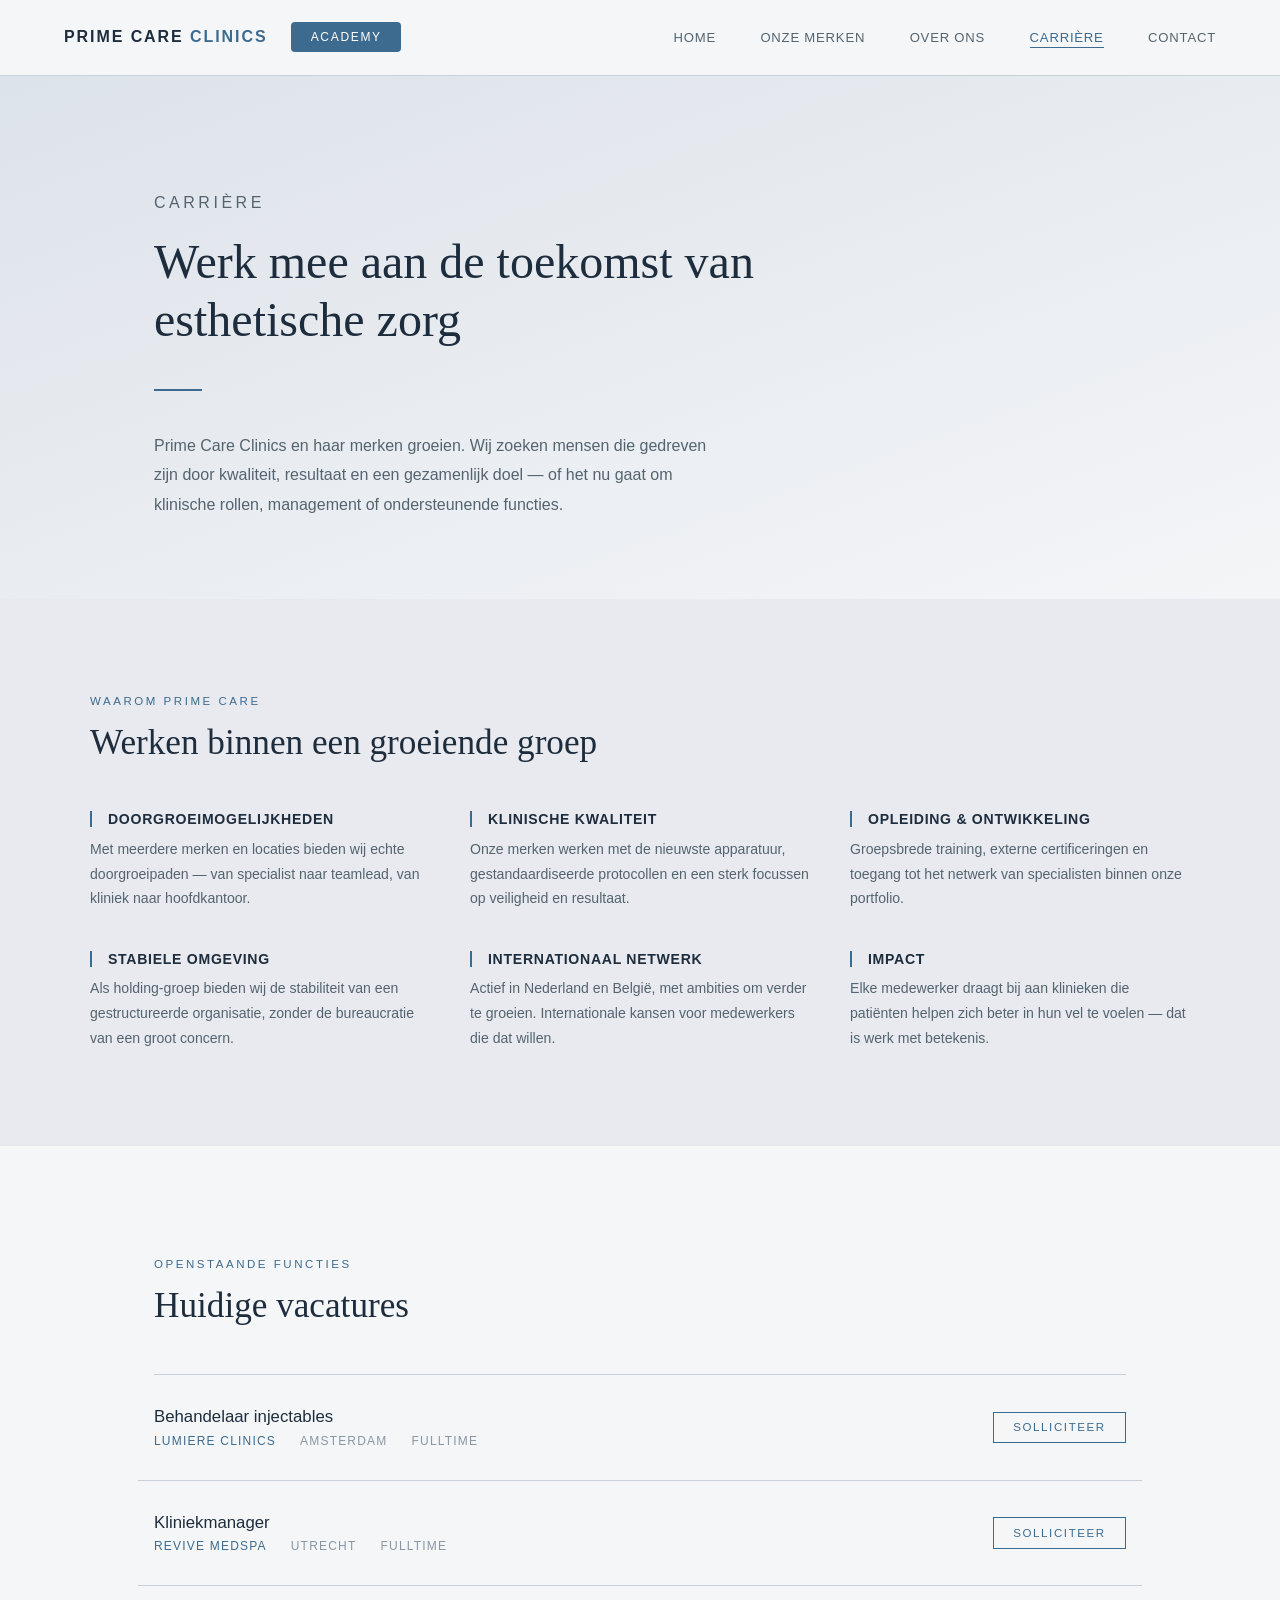
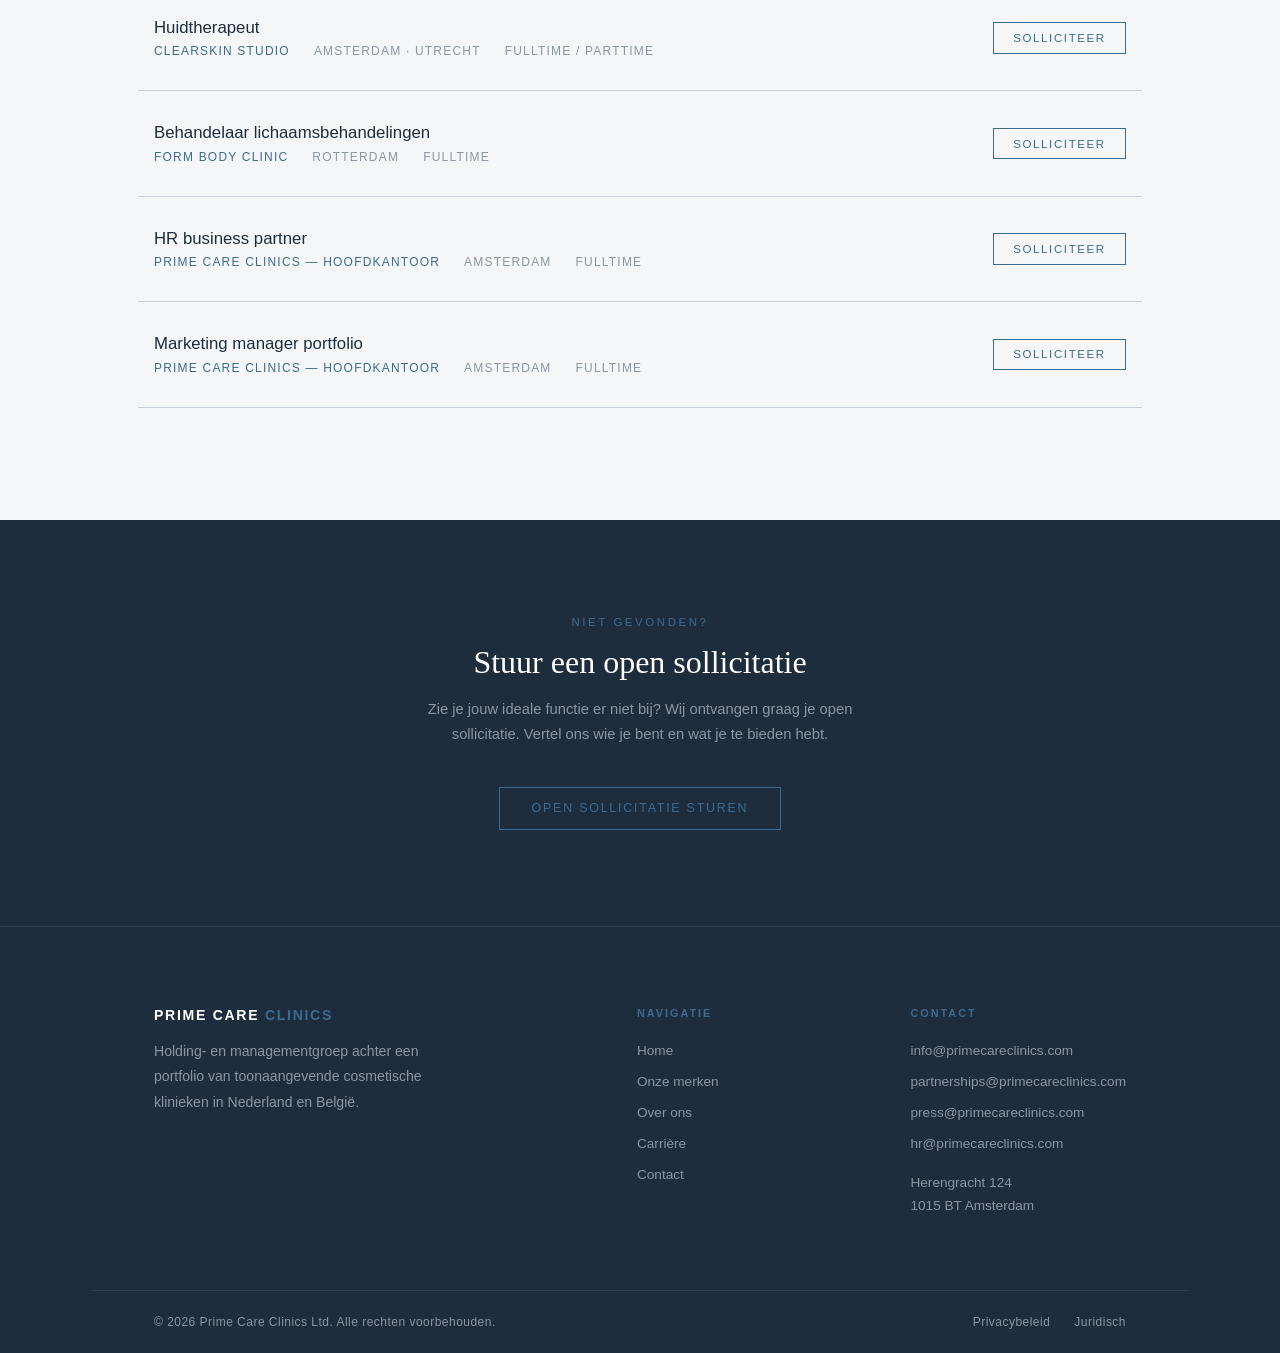
==== commit fffd00ff: "feat: expand footer with brand description, navigation and contact columns Three-column layout: bran" ====
--- a/carriere.html
+++ b/carriere.html
@@ -266,11 +266,34 @@
   </div>
 
   <footer>
-    <div class="footer-logo">Prime Care <span>Clinics</span></div>
-    <div class="footer-links">
+    <div class="footer-main">
+      <div class="footer-brand">
+        <div class="footer-logo">Prime Care <span>Clinics</span></div>
+        <p>Holding- en managementgroep achter een portfolio van toonaangevende cosmetische klinieken in Nederland en België.</p>
+      </div>
+      <div class="footer-col">
+        <h4>Navigatie</h4>
+        <a href="index.html">Home</a>
+        <a href="merken.html">Onze merken</a>
+        <a href="over-ons.html">Over ons</a>
+        <a href="carriere.html">Carrière</a>
+        <a href="contact.html">Contact</a>
+      </div>
+      <div class="footer-col">
+        <h4>Contact</h4>
+        <a href="mailto:info@primecareclinics.com">info@primecareclinics.com</a>
+        <a href="mailto:partnerships@primecareclinics.com">partnerships@primecareclinics.com</a>
+        <a href="mailto:press@primecareclinics.com">press@primecareclinics.com</a>
+        <a href="mailto:hr@primecareclinics.com">hr@primecareclinics.com</a>
+        <p style="margin-top:1rem;">Herengracht 124<br />1015 BT Amsterdam</p>
+      </div>
+    </div>
+    <div class="footer-bottom">
       <span>&copy; 2026 Prime Care Clinics Ltd. Alle rechten voorbehouden.</span>
-      <a href="#">Privacybeleid</a>
-      <a href="#">Juridisch</a>
+      <div class="footer-bottom-links">
+        <a href="#">Privacybeleid</a>
+        <a href="#">Juridisch</a>
+      </div>
     </div>
   </footer>
 
--- a/prime.css
+++ b/prime.css
@@ -139,12 +139,17 @@
   color: #fff;
   background-color: var(--clr-gold);
   padding: 0.5rem 1.2rem;
+  border-radius: 4px;
   text-decoration: none;
-  transition: background-color var(--dur-base) var(--ease-out);
+  transition: background-color var(--dur-base) var(--ease-out),
+              transform var(--dur-fast) var(--ease-out),
+              box-shadow var(--dur-base) var(--ease-out);
 }
 
 .nav-academy:hover {
   background-color: var(--clr-dark);
+  transform: translateY(-1px);
+  box-shadow: 0 4px 12px rgba(30, 45, 61, 0.18);
 }
 
 /* ------------------------------------------------------------
@@ -493,41 +498,93 @@
 footer {
   background-color: var(--clr-dark);
   border-top: 1px solid #2a3d52;
-  padding: 2.5rem clamp(1.5rem, 5vw, 5rem);
+}
+
+.footer-main {
+  display: grid;
+  grid-template-columns: 2fr 1fr 1fr;
+  gap: 4rem;
+  padding: 5rem clamp(1.5rem, 5vw, 5rem) 4rem;
+  max-width: 1100px;
+  margin: 0 auto;
+}
+
+.footer-brand p {
+  font-size: 0.88rem;
+  color: var(--clr-faint);
+  line-height: 1.8;
+  margin-top: 1rem;
+  max-width: 300px;
+}
+
+.footer-logo {
+  font-size: 0.88rem;
+  font-weight: 600;
+  letter-spacing: 0.12em;
+  text-transform: uppercase;
+  color: #fff;
+}
+
+.footer-logo span {
+  color: var(--clr-gold);
+}
+
+.footer-col h4 {
+  font-size: 0.68rem;
+  letter-spacing: 0.18em;
+  text-transform: uppercase;
+  color: var(--clr-gold);
+  margin-bottom: 1.25rem;
+}
+
+.footer-col a,
+.footer-col p {
+  display: block;
+  font-size: 0.85rem;
+  color: var(--clr-faint);
+  text-decoration: none;
+  line-height: 1.7;
+  margin-bottom: 0.5rem;
+  transition: color var(--dur-fast) var(--ease-out);
+}
+
+.footer-col a:hover {
+  color: #fff;
+}
+
+.footer-bottom {
+  border-top: 1px solid #2a3d52;
+  padding: 1.5rem clamp(1.5rem, 5vw, 5rem);
+  max-width: 1100px;
+  margin: 0 auto;
   display: flex;
   justify-content: space-between;
   align-items: center;
   flex-wrap: wrap;
-  gap: 1rem;
-}
-
-.footer-logo {
-  font-size: 0.82rem;
-  font-weight: 600;
-  letter-spacing: 0.12em;
-  text-transform: uppercase;
-  color: #fff;
-}
-
-.footer-logo span {
-  color: var(--clr-gold);
-}
-
-.footer-links {
-  font-size: 0.78rem;
+  gap: 0.75rem;
+}
+
+.footer-bottom span {
+  font-size: 0.75rem;
   color: var(--clr-faint);
-}
-
-.footer-links a {
+  letter-spacing: 0.04em;
+}
+
+.footer-bottom-links {
+  display: flex;
+  gap: 1.5rem;
+}
+
+.footer-bottom-links a {
+  font-size: 0.75rem;
   color: var(--clr-faint);
   text-decoration: none;
-  margin-left: 2rem;
-  letter-spacing: 0.05em;
+  letter-spacing: 0.04em;
   transition: color var(--dur-fast) var(--ease-out);
 }
 
-.footer-links a:hover {
-  color: var(--clr-gold);
+.footer-bottom-links a:hover {
+  color: #fff;
 }
 
 /* ------------------------------------------------------------
@@ -637,13 +694,16 @@
     grid-template-columns: 1fr;
   }
 
-  footer {
+  .footer-main {
+    grid-template-columns: 1fr;
+    gap: 2.5rem;
+    padding: 3rem 1.5rem 2.5rem;
+  }
+
+  .footer-bottom {
     flex-direction: column;
     text-align: center;
-  }
-
-  .footer-links a {
-    margin: 0 0.75rem;
+    gap: 0.5rem;
   }
 
   .vacature-item {
